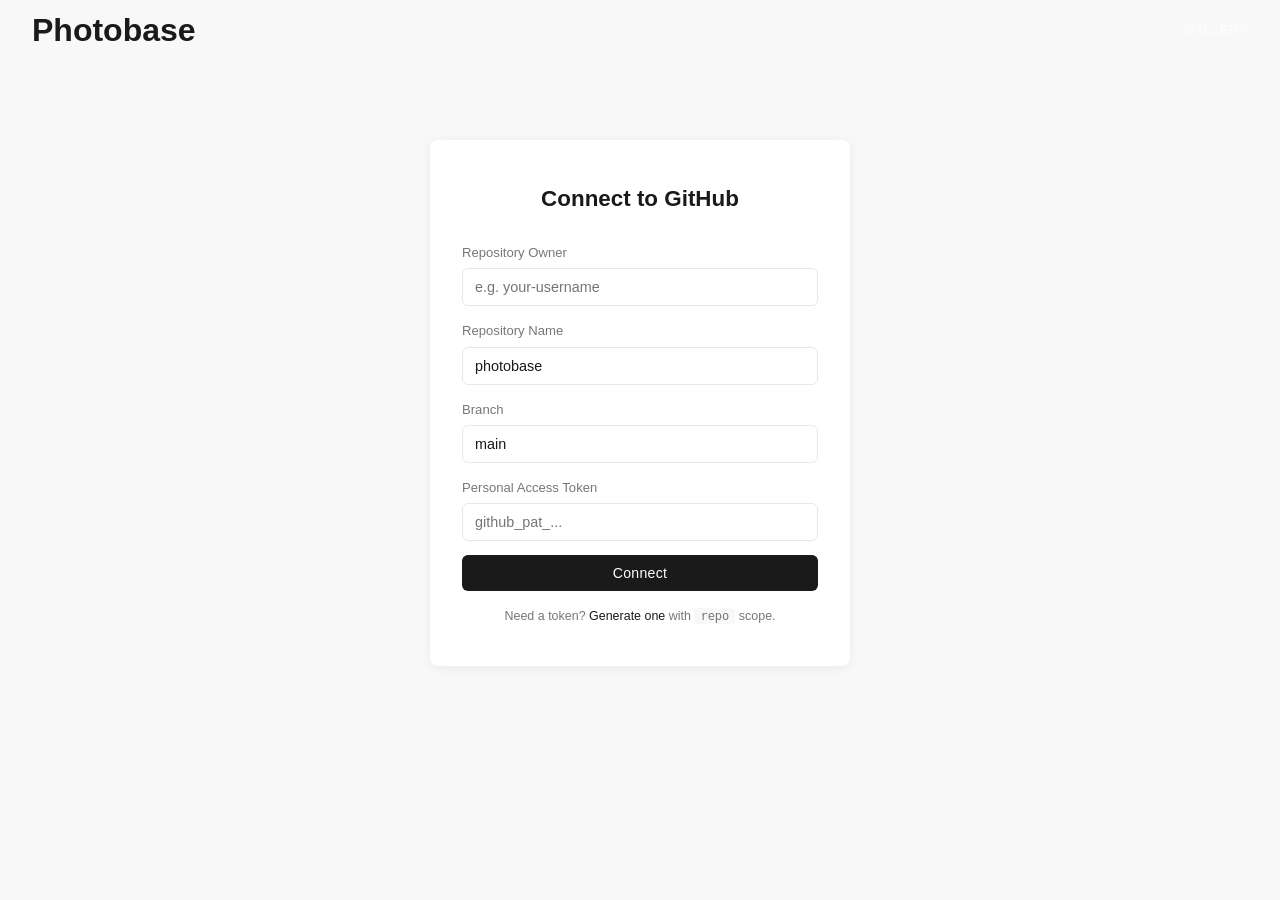
==== manage/index.html @ e2c76726 "add admin nav link, fix manage page header overlap" ====
<!DOCTYPE html>
<html lang="en">
<head>
  <meta charset="UTF-8" />
  <meta name="viewport" content="width=device-width, initial-scale=1.0" />
  <title>Photobase — Manage</title>
  <link rel="stylesheet" href="../style.css" />
  <style>
    .connect-form {
      max-width: 420px;
      margin: 80px auto;
      padding: 40px 32px;
      background: var(--surface);
      border-radius: var(--radius);
      box-shadow: var(--shadow);
    }

    .connect-form h1 {
      font-size: 1.4rem;
      margin-bottom: 24px;
      text-align: center;
    }

    .form-group {
      margin-bottom: 14px;
    }

    .form-group label {
      display: block;
      font-size: 0.82rem;
      font-weight: 500;
      margin-bottom: 4px;
      color: var(--text-secondary);
    }

    .form-group input,
    .form-group textarea {
      width: 100%;
      padding: 10px 12px;
      border: 1px solid var(--border);
      border-radius: 6px;
      font-size: 0.9rem;
      font-family: inherit;
      background: var(--surface);
      color: var(--text);
    }

    .form-group input:focus,
    .form-group textarea:focus {
      outline: none;
      border-color: var(--text);
    }

    .btn {
      padding: 10px 20px;
      border: none;
      border-radius: 6px;
      font-size: 0.88rem;
      font-weight: 500;
      cursor: pointer;
      transition: background 0.2s, opacity 0.2s;
      font-family: inherit;
    }

    .btn:disabled {
      opacity: 0.5;
      cursor: not-allowed;
    }

    .btn-primary {
      background: var(--text);
      color: white;
    }

    .btn-primary:hover:not(:disabled) {
      background: #333;
    }

    .btn-danger {
      background: #e74c3c;
      color: white;
    }

    .btn-danger:hover:not(:disabled) {
      background: #c0392b;
    }

    .btn-outline {
      background: transparent;
      border: 1px solid var(--border);
      color: var(--text);
    }

    .btn-outline:hover:not(:disabled) {
      background: var(--bg);
    }

    .hint {
      font-size: 0.78rem;
      color: var(--text-secondary);
      text-align: center;
      margin-top: 16px;
      line-height: 1.5;
    }

    .hint a {
      color: var(--text);
    }

    .hint code {
      font-size: 0.75rem;
      background: var(--bg);
      padding: 1px 6px;
      border-radius: 3px;
    }

    .dashboard-header {
      display: flex;
      align-items: center;
      justify-content: space-between;
      padding: 14px 24px;
      background: var(--text);
      color: white;
    }

    .dashboard-header h2 {
      font-size: 1.05rem;
      font-weight: 600;
    }

    .dashboard-header .repo-badge {
      font-size: 0.78rem;
      color: rgba(255,255,255,0.55);
    }

    .dashboard-header .btn-outline {
      color: white;
      border-color: rgba(255,255,255,0.3);
      font-size: 0.8rem;
      padding: 6px 14px;
    }

    .dashboard-header .btn-outline:hover {
      border-color: rgba(255,255,255,0.6);
    }

    .toolbar {
      display: flex;
      gap: 8px;
      align-items: center;
      padding: 14px 24px;
      background: var(--surface);
      border-bottom: 1px solid var(--border);
      flex-wrap: wrap;
    }

    .save-status {
      font-size: 0.82rem;
      color: var(--text-secondary);
      margin-left: auto;
    }

    .save-status.success { color: #27ae60; }
    .save-status.error { color: #e74c3c; }
    .save-status.loading { color: #e67e22; }

    .admin-grid {
      display: grid;
      grid-template-columns: repeat(auto-fill, minmax(280px, 1fr));
      gap: 16px;
      padding: 24px;
    }

    .admin-card {
      background: var(--surface);
      border-radius: var(--radius);
      box-shadow: var(--shadow);
      overflow: hidden;
      transition: transform 0.2s, opacity 0.2s;
      position: relative;
    }

    .admin-card.dragging {
      opacity: 0.4;
      transform: scale(0.96);
    }

    .admin-card.drag-over {
      outline: 2px dashed var(--text);
      outline-offset: -2px;
    }

    .admin-card img {
      width: 100%;
      height: 180px;
      object-fit: cover;
      display: block;
    }

    .admin-card .card-body {
      padding: 12px;
    }

    .admin-card .card-body h4 {
      font-size: 0.88rem;
      font-weight: 600;
      margin-bottom: 4px;
    }

    .admin-card .card-body .category-tag {
      font-size: 0.72rem;
      color: var(--text-secondary);
      background: var(--bg);
      padding: 2px 8px;
      border-radius: 10px;
      display: inline-block;
    }

    .admin-card .card-actions {
      display: flex;
      gap: 4px;
      padding: 8px 12px;
      border-top: 1px solid var(--border);
    }

    .admin-card .card-actions button {
      flex: 1;
      padding: 6px;
      border: none;
      border-radius: 4px;
      font-size: 0.78rem;
      cursor: pointer;
      transition: background 0.2s;
    }

    .drag-handle {
      position: absolute;
      top: 8px;
      left: 8px;
      background: rgba(0,0,0,0.45);
      color: white;
      width: 28px;
      height: 28px;
      border-radius: 4px;
      display: flex;
      align-items: center;
      justify-content: center;
      cursor: grab;
      font-size: 1.1rem;
      user-select: none;
      z-index: 2;
      line-height: 1;
    }

    .drag-handle:active {
      cursor: grabbing;
    }

    .modal {
      position: fixed;
      inset: 0;
      background: rgba(0,0,0,0.5);
      z-index: 1000;
      display: flex;
      align-items: center;
      justify-content: center;
      padding: 16px;
    }

    .modal-content {
      background: var(--surface);
      border-radius: var(--radius);
      padding: 32px;
      width: 100%;
      max-width: 480px;
      max-height: 90vh;
      overflow-y: auto;
    }

    .modal-content h3 {
      font-size: 1.15rem;
      margin-bottom: 20px;
    }

    .modal-close {
      float: right;
      background: none;
      border: none;
      font-size: 1.5rem;
      cursor: pointer;
      color: var(--text-secondary);
      line-height: 1;
      padding: 0 4px;
    }

    .upload-zone {
      border: 2px dashed var(--border);
      border-radius: 6px;
      padding: 28px;
      text-align: center;
      cursor: pointer;
      transition: border-color 0.2s, background 0.2s;
      color: var(--text-secondary);
      font-size: 0.85rem;
    }

    .upload-zone:hover {
      border-color: var(--text);
    }

    .upload-zone.drag-over {
      border-color: var(--text);
      background: var(--bg);
    }

    .preview-container {
      margin-top: 12px;
    }

    .preview-container img {
      max-width: 100%;
      max-height: 200px;
      border-radius: 4px;
      display: block;
    }

    .preview-container .btn {
      margin-top: 8px;
      width: 100%;
    }

    .modal-actions {
      display: flex;
      gap: 8px;
      margin-top: 20px;
    }

    .modal-actions .btn {
      flex: 1;
    }

    @media (max-width: 640px) {
      .admin-grid {
        grid-template-columns: 1fr;
        padding: 16px;
      }

      .connect-form {
        margin: 40px 16px;
        padding: 24px 20px;
      }

      .toolbar {
        padding: 12px 16px;
      }

      .dashboard-header {
        padding: 12px 16px;
      }
    }
  </style>
</head>
<body>
  <header style="position:relative">
    <h1>Photobase</h1>
    <nav>
      <a href="../">Gallery</a>
    </nav>
  </header>

  <div id="connect-form" class="connect-form">
    <h1>Connect to GitHub</h1>

    <div class="form-group">
      <label for="owner">Repository Owner</label>
      <input id="owner" placeholder="e.g. your-username" autocomplete="off" />
    </div>

    <div class="form-group">
      <label for="repo">Repository Name</label>
      <input id="repo" placeholder="e.g. photobase" value="photobase" autocomplete="off" />
    </div>

    <div class="form-group">
      <label for="branch">Branch</label>
      <input id="branch" value="main" autocomplete="off" />
    </div>

    <div class="form-group">
      <label for="token">Personal Access Token</label>
      <input id="token" type="password" placeholder="github_pat_..." autocomplete="off" />
    </div>

    <button class="btn btn-primary" onclick="connect()" style="width:100%">Connect</button>

    <p class="hint">
      Need a token?
      <a href="https://github.com/settings/tokens/new?scopes=repo&description=Photobase" target="_blank">
        Generate one
      </a>
      with <code>repo</code> scope.
    </p>
  </div>

  <div id="dashboard" style="display:none">
    <div class="dashboard-header">
      <div>
        <h2>Photobase Manager</h2>
        <span class="repo-badge" id="repo-badge"></span>
      </div>
      <button class="btn btn-outline" onclick="disconnect()">Disconnect</button>
    </div>

    <div class="toolbar">
      <button class="btn btn-primary" onclick="openAddModal()">+ Add Photo</button>
      <button class="btn btn-primary" onclick="saveChanges()" id="save-btn">Save Changes</button>
      <span class="save-status" id="save-status"></span>
    </div>

    <div id="photo-grid" class="admin-grid"></div>
  </div>

  <div id="modal" class="modal" style="display:none">
    <div class="modal-content">
      <button class="modal-close" onclick="closeModal()">&times;</button>
      <h3 id="modal-title">Add Photo</h3>

      <div class="form-group">
        <label for="photo-title">Title</label>
        <input id="photo-title" placeholder="Photo title" />
      </div>

      <div class="form-group">
        <label for="photo-category">Category</label>
        <input id="photo-category" placeholder="e.g. Landscape, Portrait" />
      </div>

      <div class="form-group">
        <label for="photo-description">Description</label>
        <textarea id="photo-description" rows="3" placeholder="Optional description"></textarea>
      </div>

      <div class="form-group">
        <label>Image</label>
        <div class="upload-zone" id="upload-zone">
          <p>Drop an image here or click to select</p>
        </div>
        <input type="file" id="file-input" accept="image/*" style="display:none" />
        <div class="preview-container" id="preview-container" style="display:none">
          <img id="preview-img" alt="Preview" />
          <button class="btn btn-outline" onclick="removeImage()">Remove Image</button>
        </div>
      </div>

      <div class="modal-actions">
        <button class="btn btn-primary" onclick="savePhoto()" id="save-photo-btn">Add Photo</button>
        <button class="btn btn-outline" onclick="closeModal()">Cancel</button>
      </div>

      <input type="hidden" id="edit-id" />
      <input type="hidden" id="edit-index" />
    </div>
  </div>

  <script src="app.js"></script>
</body>
</html>
---- style.css ----
*, *::before, *::after {
  margin: 0;
  padding: 0;
  box-sizing: border-box;
}

:root {
  --bg: #f8f8f8;
  --surface: #ffffff;
  --text: #1a1a1a;
  --text-secondary: #777;
  --text-light: #aaa;
  --border: #e8e8e8;
  --shadow: 0 2px 12px rgba(0,0,0,0.06);
  --radius: 8px;
  --header-height: 60px;
  --section-padding: 80px 0;
  --content-width: 1200px;
  --font: -apple-system, BlinkMacSystemFont, 'Segoe UI', Roboto, Oxygen, Ubuntu, sans-serif;
}

html {
  scroll-behavior: smooth;
}

body {
  font-family: var(--font);
  background: var(--bg);
  color: var(--text);
  line-height: 1.7;
  animation: pageIn 0.4s ease;
}

@keyframes pageIn {
  from { opacity: 0; }
  to { opacity: 1; }
}

[x-cloak] { display: none !important; }

img { max-width: 100%; display: block; }
a { color: inherit; text-decoration: none; }

.container {
  max-width: var(--content-width);
  margin: 0 auto;
  padding: 0 24px;
}

section {
  padding: var(--section-padding);
}

.section-title {
  font-size: 1.8rem;
  font-weight: 300;
  text-align: center;
  margin-bottom: 8px;
  letter-spacing: 1px;
}

.section-subtitle {
  text-align: center;
  color: var(--text-secondary);
  margin-bottom: 48px;
  font-size: 0.95rem;
}

.btn {
  display: inline-block;
  padding: 12px 32px;
  border-radius: 30px;
  font-size: 0.9rem;
  font-weight: 500;
  cursor: pointer;
  transition: all 0.25s;
  border: none;
  font-family: inherit;
  letter-spacing: 0.3px;
}

.btn-primary {
  background: var(--text);
  color: white;
}

.btn-primary:hover {
  background: #333;
  transform: translateY(-1px);
}

.btn-outline {
  background: transparent;
  border: 1px solid currentColor;
}

/* ========== Navigation ========== */

header {
  position: fixed;
  top: 0;
  left: 0;
  right: 0;
  height: var(--header-height);
  display: flex;
  align-items: center;
  justify-content: space-between;
  padding: 0 32px;
  background: transparent;
  z-index: 1000;
  transition: background 0.3s, box-shadow 0.3s;
}

header.scrolled {
  background: rgba(255,255,255,0.97);
  box-shadow: 0 1px 8px rgba(0,0,0,0.08);
  backdrop-filter: blur(8px);
}

header.scrolled .logo,
header.scrolled nav a {
  color: var(--text);
}

.logo {
  font-size: 1.1rem;
  font-weight: 600;
  letter-spacing: 0.5px;
  color: white;
  transition: color 0.3s;
}

header nav {
  display: flex;
  gap: 28px;
}

header nav a {
  font-size: 0.82rem;
  font-weight: 500;
  color: rgba(255,255,255,0.8);
  transition: color 0.2s;
  letter-spacing: 0.5px;
  text-transform: uppercase;
}

header nav a:hover {
  color: white;
}

header.scrolled nav a {
  color: var(--text-secondary);
}

header.scrolled nav a:hover,
header.scrolled nav a.active {
  color: var(--text);
}

header nav a.active {
  color: white;
}

header nav a.nav-admin {
  margin-left: 16px;
  opacity: 0.5;
  font-size: 0.72rem;
}

header nav a.nav-admin:hover {
  opacity: 1;
}

.menu-backdrop {
  display: none;
}

@media (max-width: 768px) {
  .menu-backdrop {
    display: block;
    position: fixed;
    inset: 0;
    background: rgba(0,0,0,0.3);
    z-index: 999;
  }
}

.hamburger {
  display: none;
  background: none;
  border: none;
  cursor: pointer;
  padding: 4px;
  z-index: 1001;
}

.hamburger span {
  display: block;
  width: 22px;
  height: 2px;
  background: white;
  margin: 5px 0;
  transition: all 0.3s;
  border-radius: 1px;
}

header.scrolled .hamburger span {
  background: var(--text);
}

.hamburger.open span:nth-child(1) {
  transform: rotate(45deg) translate(5px, 5px);
}

.hamburger.open span:nth-child(2) {
  opacity: 0;
}

.hamburger.open span:nth-child(3) {
  transform: rotate(-45deg) translate(5px, -5px);
}

/* ========== Hero ========== */

#home {
  position: relative;
  height: 100vh;
  min-height: 500px;
  display: flex;
  align-items: center;
  justify-content: center;
  overflow: hidden;
  padding: 0;
}

.hero-bg {
  position: absolute;
  inset: 0;
  background-size: cover;
  background-position: center;
}

.hero-overlay {
  position: absolute;
  inset: 0;
  background: rgba(0,0,0,0.45);
}

.hero-content {
  position: relative;
  z-index: 1;
  text-align: center;
  color: white;
  padding: 24px;
}

.hero-content h1 {
  font-size: 3.5rem;
  font-weight: 200;
  letter-spacing: 3px;
  margin-bottom: 16px;
  line-height: 1.2;
}

.hero-content p {
  font-size: 1.1rem;
  font-weight: 300;
  opacity: 0.85;
  margin-bottom: 36px;
  letter-spacing: 1px;
}

.hero-content .btn {
  color: white;
  border: 1px solid rgba(255,255,255,0.6);
}

.hero-content .btn:hover {
  background: white;
  color: var(--text);
  border-color: white;
}

/* ========== Gallery ========== */

#gallery {
  background: var(--surface);
}

.filters {
  display: flex;
  gap: 8px;
  flex-wrap: wrap;
  justify-content: center;
  margin-bottom: 32px;
}

.filter-btn {
  padding: 6px 18px;
  border: 1px solid var(--border);
  border-radius: 20px;
  background: transparent;
  color: var(--text-secondary);
  cursor: pointer;
  font-size: 0.82rem;
  transition: all 0.2s;
  font-family: inherit;
}

.filter-btn:hover {
  border-color: var(--text);
  color: var(--text);
}

.filter-btn.active {
  background: var(--text);
  color: white;
  border-color: var(--text);
}

.photo-grid {
  columns: 3;
  column-gap: 16px;
}

.photo-card {
  break-inside: avoid;
  margin-bottom: 16px;
  border-radius: var(--radius);
  overflow: hidden;
  cursor: pointer;
  transition: transform 0.3s;
}

.photo-card:hover {
  transform: translateY(-4px);
}

.photo-card img {
  width: 100%;
  display: block;
}

.photo-card .info {
  display: none;
}

/* ========== Services ========== */

.services-grid {
  display: grid;
  grid-template-columns: repeat(auto-fit, minmax(240px, 1fr));
  gap: 24px;
}

.service-card {
  background: var(--surface);
  border-radius: var(--radius);
  padding: 40px 28px;
  text-align: center;
  box-shadow: var(--shadow);
  transition: transform 0.25s;
}

.service-card:hover {
  transform: translateY(-3px);
}

.service-card .icon {
  width: 56px;
  height: 56px;
  border-radius: 50%;
  background: var(--bg);
  display: flex;
  align-items: center;
  justify-content: center;
  margin: 0 auto 20px;
  font-size: 1.3rem;
  color: var(--text);
}

.service-card h3 {
  font-size: 1.05rem;
  font-weight: 600;
  margin-bottom: 12px;
}

.service-card p {
  font-size: 0.9rem;
  color: var(--text-secondary);
  line-height: 1.6;
}

/* ========== Testimonials ========== */

#testimonials {
  background: var(--surface);
}

.testimonials-grid {
  display: grid;
  grid-template-columns: repeat(auto-fit, minmax(280px, 1fr));
  gap: 24px;
}

.testimonial-card {
  background: var(--bg);
  border-radius: var(--radius);
  padding: 32px 24px;
  text-align: center;
}

.testimonial-card img {
  width: 64px;
  height: 64px;
  border-radius: 50%;
  object-fit: cover;
  margin: 0 auto 16px;
}

.testimonial-card .text {
  font-size: 0.92rem;
  color: var(--text-secondary);
  font-style: italic;
  line-height: 1.7;
  margin-bottom: 16px;
}

.testimonial-card h4 {
  font-size: 0.9rem;
  font-weight: 600;
}

/* ========== About ========== */

.about-grid {
  display: grid;
  grid-template-columns: 280px 1fr;
  gap: 48px;
  align-items: start;
}

.about-grid img {
  width: 100%;
  border-radius: var(--radius);
}

.about-grid .bio {
  font-size: 0.95rem;
  color: var(--text-secondary);
  line-height: 1.8;
  margin-bottom: 24px;
}

.social-links {
  display: flex;
  gap: 20px;
}

.social-links a {
  font-size: 0.85rem;
  color: var(--text-secondary);
  transition: color 0.2s;
}

.social-links a:hover {
  color: var(--text);
}

/* ========== Contact ========== */

#contact {
  text-align: center;
  background: var(--text);
  color: white;
}

#contact .section-subtitle {
  color: rgba(255,255,255,0.6);
}

.contact-email {
  display: inline-block;
  font-size: 1.3rem;
  font-weight: 300;
  color: rgba(255,255,255,0.85);
  margin-bottom: 32px;
  letter-spacing: 0.5px;
  transition: color 0.2s;
}

.contact-email:hover {
  color: white;
}

.contact-social {
  display: flex;
  gap: 16px;
  justify-content: center;
}

.contact-social a {
  display: flex;
  align-items: center;
  justify-content: center;
  width: 44px;
  height: 44px;
  border-radius: 50%;
  border: 1px solid rgba(255,255,255,0.3);
  color: rgba(255,255,255,0.7);
  font-size: 0.8rem;
  text-transform: uppercase;
  transition: all 0.2s;
}

.contact-social a:hover {
  border-color: white;
  color: white;
}

/* ========== Instagram ========== */

#instagram {
  padding-bottom: 0;
}

.instagram-header {
  text-align: center;
  margin-bottom: 32px;
}

.instagram-header .handle {
  font-size: 1rem;
  color: var(--text-secondary);
  margin-bottom: 8px;
}

.insta-grid {
  display: grid;
  grid-template-columns: repeat(6, 1fr);
  gap: 4px;
  margin-bottom: 32px;
}

.insta-grid a {
  display: block;
  overflow: hidden;
  position: relative;
}

.insta-grid a::after {
  content: '';
  position: absolute;
  inset: 0;
  background: rgba(0,0,0,0);
  transition: background 0.3s;
}

.insta-grid a:hover::after {
  background: rgba(0,0,0,0.15);
}

.insta-grid img {
  width: 100%;
  aspect-ratio: 1;
  object-fit: cover;
}

.insta-cta {
  text-align: center;
  margin-bottom: 60px;
}

/* ========== Footer ========== */

footer {
  text-align: center;
  padding: 24px;
  font-size: 0.82rem;
  color: var(--text-light);
  border-top: 1px solid var(--border);
}

/* ========== Lightbox ========== */

.lightbox-overlay {
  position: fixed;
  inset: 0;
  background: rgba(0,0,0,0.92);
  z-index: 2000;
  display: flex;
  align-items: center;
  justify-content: center;
}

.lightbox-content {
  position: relative;
  max-width: 88vw;
  max-height: 88vh;
}

.lightbox-content img {
  max-width: 100%;
  max-height: 82vh;
  object-fit: contain;
  border-radius: 4px;
}

.lightbox-close {
  position: absolute;
  top: -40px;
  right: 0;
  background: none;
  border: none;
  color: white;
  font-size: 2rem;
  cursor: pointer;
  padding: 4px 8px;
  line-height: 1;
  opacity: 0.7;
  transition: opacity 0.2s;
}

.lightbox-close:hover { opacity: 1; }

.lightbox-nav {
  position: absolute;
  top: 50%;
  transform: translateY(-50%);
  background: rgba(255,255,255,0.06);
  border: none;
  color: white;
  font-size: 1.5rem;
  padding: 16px 10px;
  cursor: pointer;
  border-radius: 4px;
  transition: background 0.2s;
  line-height: 1;
  opacity: 0.7;
}

.lightbox-nav:hover {
  background: rgba(255,255,255,0.15);
  opacity: 1;
}

.lightbox-prev { left: -56px; }
.lightbox-next { right: -56px; }

.lightbox-info {
  position: absolute;
  bottom: -48px;
  left: 0;
  right: 0;
  color: rgba(255,255,255,0.7);
  text-align: center;
}

.lightbox-info h3 {
  font-size: 1rem;
  font-weight: 500;
}

.lightbox-info p {
  font-size: 0.85rem;
  color: rgba(255,255,255,0.5);
}

/* ========== Empty State ========== */

.empty-state {
  text-align: center;
  padding: 60px 20px;
  color: var(--text-secondary);
}

.empty-state h2 {
  font-size: 1.3rem;
  margin-bottom: 8px;
  color: var(--text);
}

/* ========== Responsive ========== */

@media (max-width: 1024px) {
  .photo-grid { columns: 2; }
  .about-grid { grid-template-columns: 220px 1fr; gap: 32px; }
  .insta-grid { grid-template-columns: repeat(3, 1fr); }
}

@media (max-width: 768px) {
  :root { --section-padding: 60px 0; }

  header { padding: 0 20px; }

  .hamburger { display: block; }

  header nav {
    position: fixed;
    top: 0;
    right: -280px;
    width: 280px;
    height: 100vh;
    background: var(--surface);
    flex-direction: column;
    padding: 80px 32px 32px;
    gap: 20px;
    transition: right 0.3s;
    box-shadow: -4px 0 20px rgba(0,0,0,0.1);
  }

  header nav.open { right: 0; }

  header nav a,
  header.scrolled nav a {
    color: var(--text);
    font-size: 0.9rem;
  }

  header nav a.active {
    color: var(--text);
    font-weight: 600;
  }

  .hero-content h1 { font-size: 2.2rem; letter-spacing: 2px; }
  .hero-content p { font-size: 0.95rem; }

  .photo-grid { columns: 1; }
  .section-title { font-size: 1.5rem; }

  .services-grid { grid-template-columns: 1fr; }

  .testimonials-grid { grid-template-columns: 1fr; }

  .about-grid {
    grid-template-columns: 1fr;
    gap: 24px;
  }

  .about-grid img {
    max-width: 200px;
  }

  .insta-grid { grid-template-columns: repeat(2, 1fr); }

  .lightbox-prev { left: 8px; }
  .lightbox-next { right: 8px; }
}

@media (max-width: 480px) {
  .hero-content h1 { font-size: 1.8rem; }
  .section-title { font-size: 1.3rem; }
  .contact-email { font-size: 1.1rem; }
  .insta-grid { grid-template-columns: repeat(2, 1fr); }
}
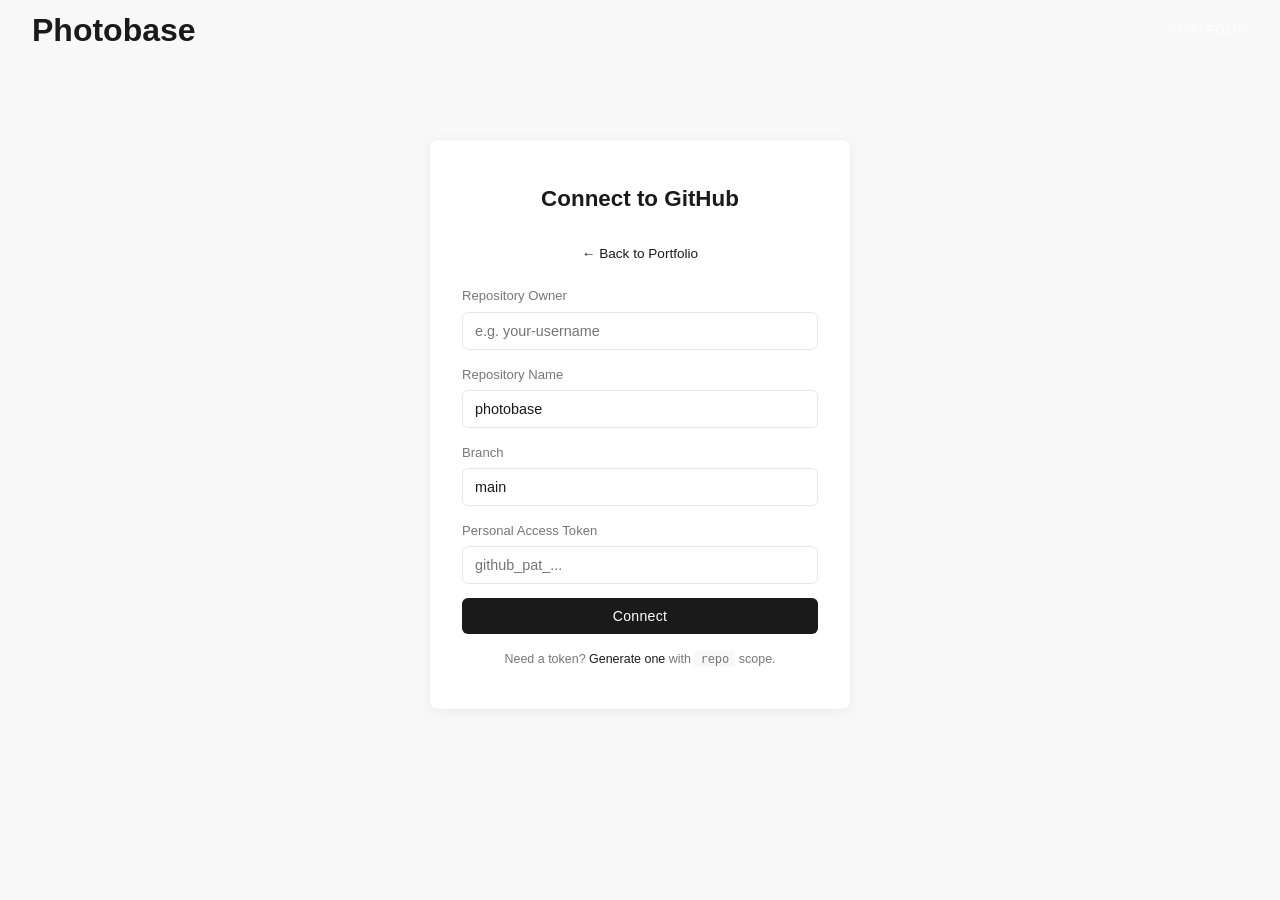
==== commit cbb10e6c: "fixed color [trust me]" ====
--- a/manage/index.html
+++ b/manage/index.html
@@ -364,12 +364,15 @@
   <header style="position:relative">
     <h1>Photobase</h1>
     <nav>
-      <a href="../">Gallery</a>
+      <a href="../">Portfolio</a>
     </nav>
   </header>
 
   <div id="connect-form" class="connect-form">
     <h1>Connect to GitHub</h1>
+    <p style="text-align:center;margin-bottom:20px;font-size:0.85rem;color:var(--text-secondary)">
+      <a href="../" style="color:var(--text)">&larr; Back to Portfolio</a>
+    </p>
 
     <div class="form-group">
       <label for="owner">Repository Owner</label>
@@ -404,9 +407,12 @@
 
   <div id="dashboard" style="display:none">
     <div class="dashboard-header">
-      <div>
-        <h2>Photobase Manager</h2>
-        <span class="repo-badge" id="repo-badge"></span>
+      <div style="display:flex;align-items:center;gap:16px">
+        <a href="../" style="color:var(--text);font-size:0.82rem">&larr; Portfolio</a>
+        <div>
+          <h2>Photobase Manager</h2>
+          <span class="repo-badge" id="repo-badge"></span>
+        </div>
       </div>
       <button class="btn btn-outline" onclick="disconnect()">Disconnect</button>
     </div>
--- a/style.css
+++ b/style.css
@@ -284,7 +284,15 @@
 /* ========== Gallery ========== */
 
 #gallery {
-  background: var(--surface);
+  background: var(--text);
+}
+
+#gallery .section-title {
+  color: white;
+}
+
+#gallery .section-subtitle {
+  color: rgba(255,255,255,0.5);
 }
 
 .filters {
@@ -297,10 +305,10 @@
 
 .filter-btn {
   padding: 6px 18px;
-  border: 1px solid var(--border);
+  border: 1px solid rgba(255,255,255,0.2);
   border-radius: 20px;
   background: transparent;
-  color: var(--text-secondary);
+  color: rgba(255,255,255,0.6);
   cursor: pointer;
   font-size: 0.82rem;
   transition: all 0.2s;
@@ -308,14 +316,14 @@
 }
 
 .filter-btn:hover {
-  border-color: var(--text);
+  border-color: white;
+  color: white;
+}
+
+.filter-btn.active {
+  background: white;
   color: var(--text);
-}
-
-.filter-btn.active {
-  background: var(--text);
-  color: white;
-  border-color: var(--text);
+  border-color: white;
 }
 
 .photo-grid {
@@ -671,13 +679,18 @@
 .empty-state {
   text-align: center;
   padding: 60px 20px;
-  color: var(--text-secondary);
+  color: rgba(255,255,255,0.5);
 }
 
 .empty-state h2 {
   font-size: 1.3rem;
   margin-bottom: 8px;
-  color: var(--text);
+  color: white;
+}
+
+.empty-state a {
+  color: white;
+  text-decoration: underline;
 }
 
 /* ========== Responsive ========== */
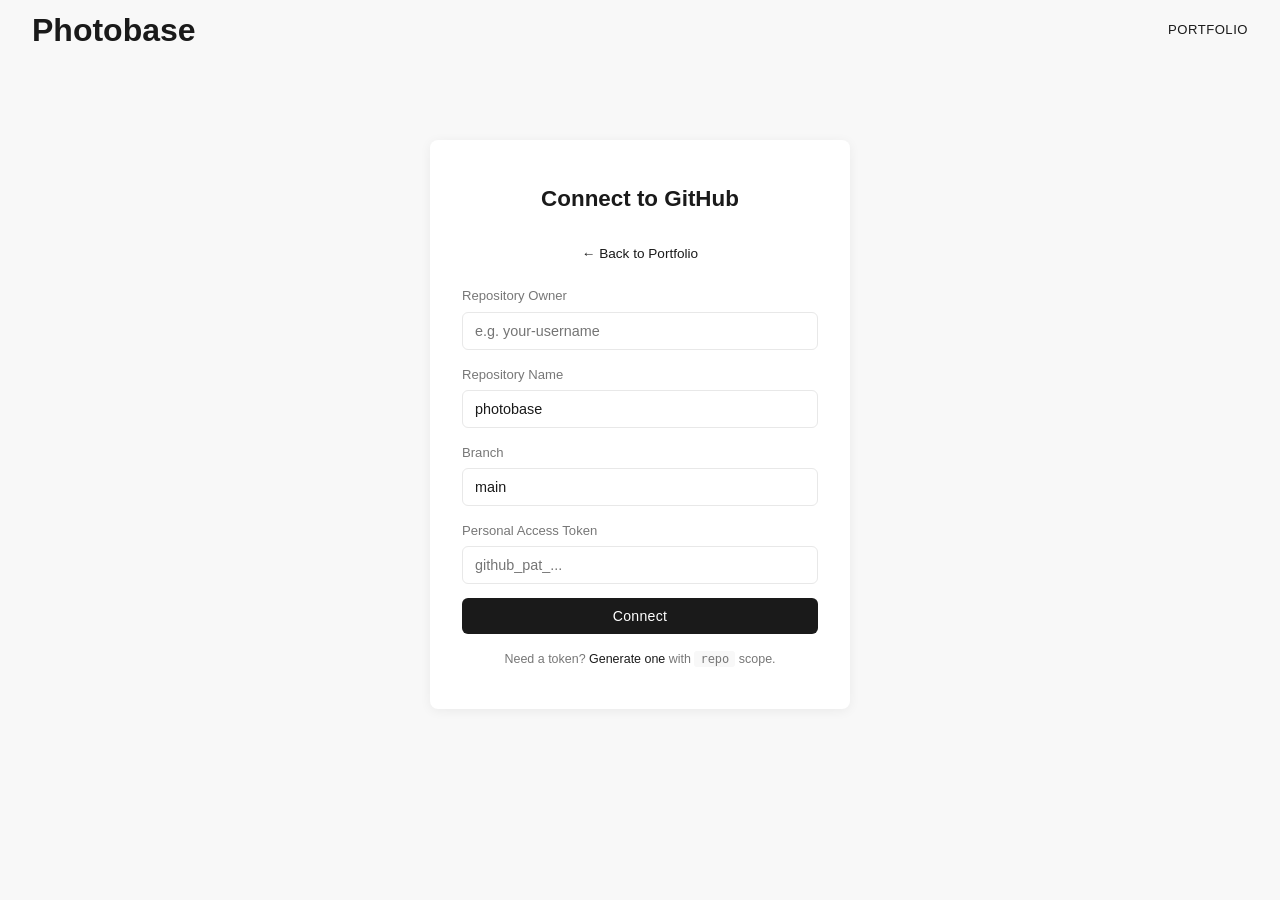
==== commit 69a2ef99: "Trust me bro - finally fixed portfolio link color on admin page" ====
--- a/manage/index.html
+++ b/manage/index.html
@@ -364,7 +364,7 @@
   <header style="position:relative">
     <h1>Photobase</h1>
     <nav>
-      <a href="../">Portfolio</a>
+      <a href="../" style="color:var(--text)">Portfolio</a>
     </nav>
   </header>
 
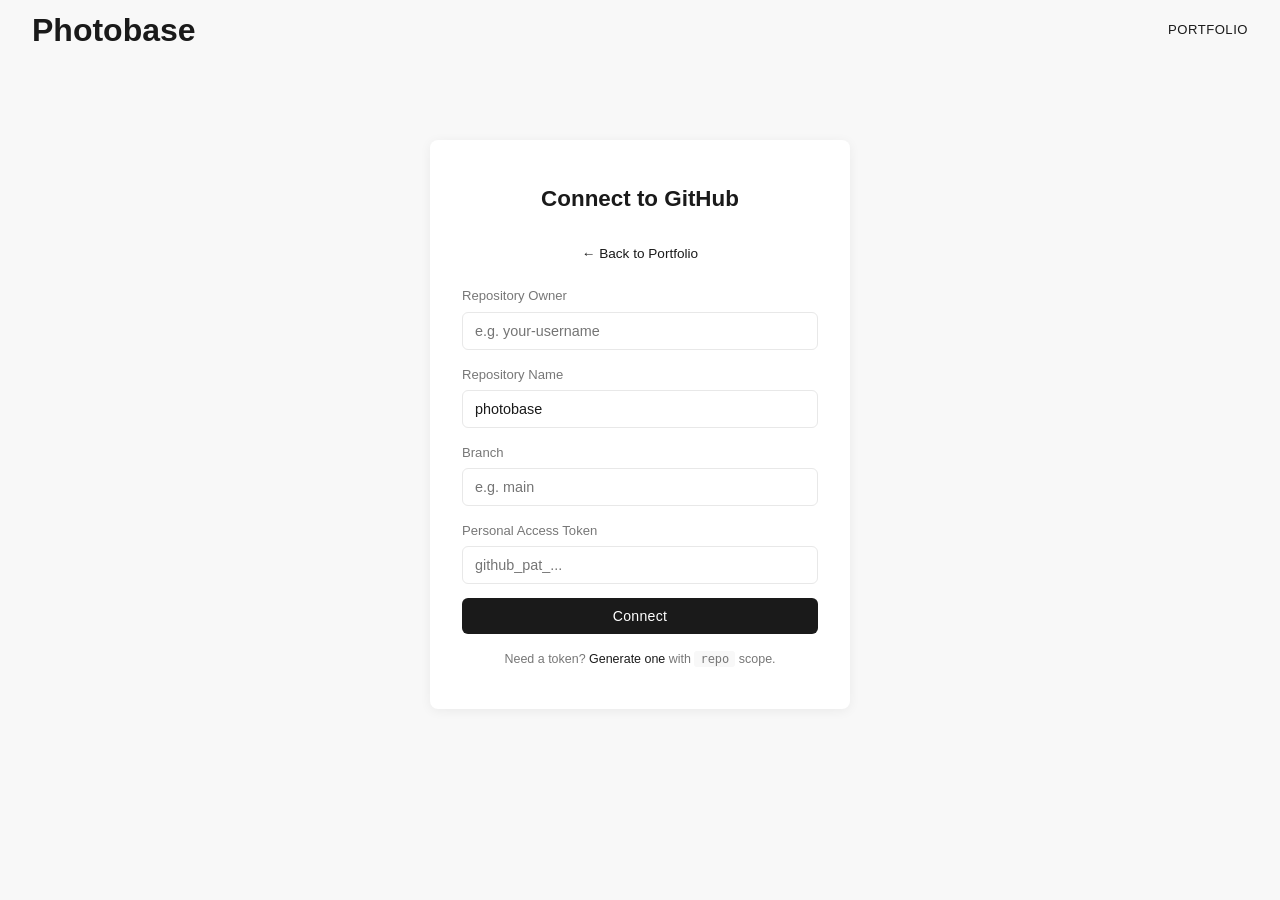
==== commit 1932d5b3: "Removed hardcoded 'main' branch default, added json validation, line endingsm html checks, path for " ====
--- a/manage/index.html
+++ b/manage/index.html
@@ -386,7 +386,7 @@
 
     <div class="form-group">
       <label for="branch">Branch</label>
-      <input id="branch" value="main" autocomplete="off" />
+      <input id="branch" placeholder="e.g. main" autocomplete="off" />
     </div>
 
     <div class="form-group">
@@ -433,17 +433,17 @@
 
       <div class="form-group">
         <label for="photo-title">Title</label>
-        <input id="photo-title" placeholder="Photo title" />
+        <input id="photo-title" placeholder="Photo title" maxlength="100" />
       </div>
 
       <div class="form-group">
         <label for="photo-category">Category</label>
-        <input id="photo-category" placeholder="e.g. Landscape, Portrait" />
+        <input id="photo-category" placeholder="e.g. Landscape, Portrait" maxlength="50" />
       </div>
 
       <div class="form-group">
         <label for="photo-description">Description</label>
-        <textarea id="photo-description" rows="3" placeholder="Optional description"></textarea>
+        <textarea id="photo-description" rows="3" placeholder="Optional description" maxlength="500"></textarea>
       </div>
 
       <div class="form-group">
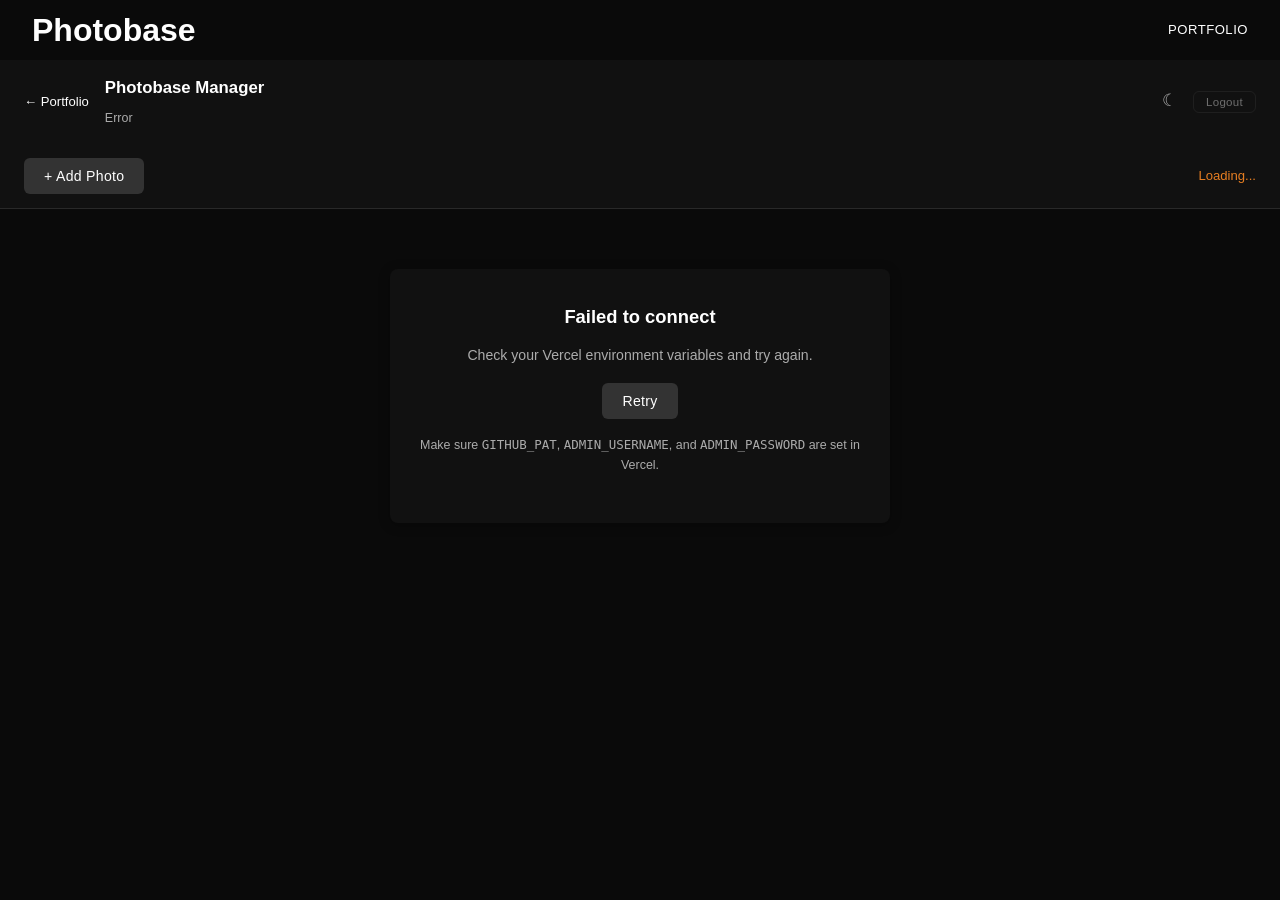
==== commit b986fa66: "fixed variable issues" ====
--- a/manage/index.html
+++ b/manage/index.html
@@ -3,22 +3,222 @@
 <head>
   <meta charset="UTF-8" />
   <meta name="viewport" content="width=device-width, initial-scale=1.0" />
-  <title>Photobase — Manage</title>
+  <title>Photobase &mdash; Manage</title>
   <link rel="stylesheet" href="../style.css" />
+  <script>!function(){var t=localStorage.getItem('photobase-theme')||'dark';document.documentElement.dataset.theme=t;window.toggleTheme=function(){var e=document.documentElement.dataset.theme;e=e==='dark'?'light':'dark';document.documentElement.dataset.theme=e;localStorage.setItem('photobase-theme',e)}}()</script>
   <style>
-    .connect-form {
-      max-width: 420px;
-      margin: 80px auto;
-      padding: 40px 32px;
+    .toolbar {
+      display: flex;
+      gap: 8px;
+      align-items: center;
+      padding: 14px 24px;
+      background: var(--surface);
+      border-bottom: 1px solid var(--border);
+      flex-wrap: wrap;
+    }
+
+    .save-status {
+      font-size: 0.82rem;
+      color: var(--text-secondary);
+      margin-left: auto;
+    }
+
+    .save-status.success { color: #27ae60; }
+    .save-status.error { color: #e74c3c; }
+    .save-status.loading { color: #e67e22; }
+
+    .dashboard-header {
+      display: flex;
+      align-items: center;
+      justify-content: space-between;
+      padding: 14px 24px;
+      background: var(--section-alt-bg);
+      color: var(--text);
+    }
+
+    .dashboard-header h2 {
+      font-size: 1.05rem;
+      font-weight: 600;
+    }
+
+    .dashboard-header .status-badge {
+      font-size: 0.78rem;
+      color: var(--text-secondary);
+    }
+
+    .admin-grid {
+      display: grid;
+      grid-template-columns: repeat(auto-fill, minmax(280px, 1fr));
+      gap: 16px;
+      padding: 24px;
+    }
+
+    .admin-card {
       background: var(--surface);
       border-radius: var(--radius);
       box-shadow: var(--shadow);
-    }
-
-    .connect-form h1 {
-      font-size: 1.4rem;
-      margin-bottom: 24px;
+      overflow: hidden;
+      transition: transform 0.2s, opacity 0.2s;
+      position: relative;
+    }
+
+    .admin-card.dragging {
+      opacity: 0.4;
+      transform: scale(0.96);
+    }
+
+    .admin-card.drag-over {
+      outline: 2px dashed var(--text);
+      outline-offset: -2px;
+    }
+
+    .admin-card img {
+      width: 100%;
+      height: 180px;
+      object-fit: cover;
+      display: block;
+    }
+
+    .admin-card .card-body {
+      padding: 12px;
+    }
+
+    .admin-card .card-body h4 {
+      font-size: 0.88rem;
+      font-weight: 600;
+      margin-bottom: 4px;
+    }
+
+    .admin-card .card-body .category-tag {
+      font-size: 0.72rem;
+      color: var(--text-secondary);
+      background: var(--bg);
+      padding: 2px 8px;
+      border-radius: 10px;
+      display: inline-block;
+    }
+
+    .admin-card .card-actions {
+      display: flex;
+      gap: 4px;
+      padding: 8px 12px;
+      border-top: 1px solid var(--border);
+    }
+
+    .admin-card .card-actions button {
+      flex: 1;
+      padding: 6px;
+      border: none;
+      border-radius: 4px;
+      font-size: 0.78rem;
+      cursor: pointer;
+      transition: background 0.2s;
+    }
+
+    .drag-handle {
+      position: absolute;
+      top: 8px;
+      left: 8px;
+      background: rgba(0,0,0,0.45);
+      color: white;
+      width: 28px;
+      height: 28px;
+      border-radius: 4px;
+      display: flex;
+      align-items: center;
+      justify-content: center;
+      cursor: grab;
+      font-size: 1.1rem;
+      user-select: none;
+      z-index: 2;
+      line-height: 1;
+    }
+
+    .drag-handle:active {
+      cursor: grabbing;
+    }
+
+    .modal {
+      position: fixed;
+      inset: 0;
+      background: rgba(0,0,0,0.5);
+      z-index: 1000;
+      display: flex;
+      align-items: center;
+      justify-content: center;
+      padding: 16px;
+    }
+
+    .modal-content {
+      background: var(--surface);
+      border-radius: var(--radius);
+      padding: 32px;
+      width: 100%;
+      max-width: 480px;
+      max-height: 90vh;
+      overflow-y: auto;
+    }
+
+    .modal-content h3 {
+      font-size: 1.15rem;
+      margin-bottom: 20px;
+    }
+
+    .modal-close {
+      float: right;
+      background: none;
+      border: none;
+      font-size: 1.5rem;
+      cursor: pointer;
+      color: var(--text-secondary);
+      line-height: 1;
+      padding: 0 4px;
+    }
+
+    .upload-zone {
+      border: 2px dashed var(--border);
+      border-radius: 6px;
+      padding: 28px;
       text-align: center;
+      cursor: pointer;
+      transition: border-color 0.2s, background 0.2s;
+      color: var(--text-secondary);
+      font-size: 0.85rem;
+    }
+
+    .upload-zone:hover {
+      border-color: var(--text);
+    }
+
+    .upload-zone.drag-over {
+      border-color: var(--text);
+      background: var(--bg);
+    }
+
+    .preview-container {
+      margin-top: 12px;
+    }
+
+    .preview-container img {
+      max-width: 100%;
+      max-height: 200px;
+      border-radius: 4px;
+      display: block;
+    }
+
+    .preview-container .btn {
+      margin-top: 8px;
+      width: 100%;
+    }
+
+    .modal-actions {
+      display: flex;
+      gap: 8px;
+      margin-top: 20px;
+    }
+
+    .modal-actions .btn {
+      flex: 1;
     }
 
     .form-group {
@@ -68,12 +268,12 @@
     }
 
     .btn-primary {
-      background: var(--text);
-      color: white;
+      background: var(--btn-primary-bg);
+      color: var(--btn-primary-text);
     }
 
     .btn-primary:hover:not(:disabled) {
-      background: #333;
+      background: var(--btn-primary-hover-bg);
     }
 
     .btn-danger {
@@ -95,259 +295,44 @@
       background: var(--bg);
     }
 
-    .hint {
-      font-size: 0.78rem;
-      color: var(--text-secondary);
-      text-align: center;
-      margin-top: 16px;
-      line-height: 1.5;
-    }
-
-    .hint a {
-      color: var(--text);
-    }
-
-    .hint code {
-      font-size: 0.75rem;
-      background: var(--bg);
-      padding: 1px 6px;
-      border-radius: 3px;
-    }
-
-    .dashboard-header {
-      display: flex;
-      align-items: center;
-      justify-content: space-between;
-      padding: 14px 24px;
-      background: var(--text);
-      color: white;
-    }
-
-    .dashboard-header h2 {
-      font-size: 1.05rem;
-      font-weight: 600;
-    }
-
-    .dashboard-header .repo-badge {
-      font-size: 0.78rem;
-      color: rgba(255,255,255,0.55);
-    }
-
-    .dashboard-header .btn-outline {
-      color: white;
-      border-color: rgba(255,255,255,0.3);
-      font-size: 0.8rem;
-      padding: 6px 14px;
-    }
-
-    .dashboard-header .btn-outline:hover {
-      border-color: rgba(255,255,255,0.6);
-    }
-
-    .toolbar {
-      display: flex;
-      gap: 8px;
-      align-items: center;
-      padding: 14px 24px;
-      background: var(--surface);
-      border-bottom: 1px solid var(--border);
-      flex-wrap: wrap;
-    }
-
-    .save-status {
-      font-size: 0.82rem;
-      color: var(--text-secondary);
-      margin-left: auto;
-    }
-
-    .save-status.success { color: #27ae60; }
-    .save-status.error { color: #e74c3c; }
-    .save-status.loading { color: #e67e22; }
-
-    .admin-grid {
-      display: grid;
-      grid-template-columns: repeat(auto-fill, minmax(280px, 1fr));
-      gap: 16px;
-      padding: 24px;
-    }
-
-    .admin-card {
+    .error-banner {
+      max-width: 500px;
+      margin: 60px auto;
+      padding: 32px 28px;
       background: var(--surface);
       border-radius: var(--radius);
       box-shadow: var(--shadow);
-      overflow: hidden;
-      transition: transform 0.2s, opacity 0.2s;
-      position: relative;
-    }
-
-    .admin-card.dragging {
-      opacity: 0.4;
-      transform: scale(0.96);
-    }
-
-    .admin-card.drag-over {
-      outline: 2px dashed var(--text);
-      outline-offset: -2px;
-    }
-
-    .admin-card img {
-      width: 100%;
-      height: 180px;
-      object-fit: cover;
-      display: block;
-    }
-
-    .admin-card .card-body {
-      padding: 12px;
-    }
-
-    .admin-card .card-body h4 {
+      text-align: center;
+    }
+
+    .error-banner h3 {
+      font-size: 1.15rem;
+      margin-bottom: 12px;
+    }
+
+    .error-banner p {
       font-size: 0.88rem;
-      font-weight: 600;
-      margin-bottom: 4px;
-    }
-
-    .admin-card .card-body .category-tag {
-      font-size: 0.72rem;
-      color: var(--text-secondary);
-      background: var(--bg);
-      padding: 2px 8px;
-      border-radius: 10px;
-      display: inline-block;
-    }
-
-    .admin-card .card-actions {
-      display: flex;
-      gap: 4px;
-      padding: 8px 12px;
-      border-top: 1px solid var(--border);
-    }
-
-    .admin-card .card-actions button {
-      flex: 1;
-      padding: 6px;
-      border: none;
-      border-radius: 4px;
-      font-size: 0.78rem;
-      cursor: pointer;
-      transition: background 0.2s;
-    }
-
-    .drag-handle {
-      position: absolute;
-      top: 8px;
-      left: 8px;
-      background: rgba(0,0,0,0.45);
-      color: white;
-      width: 28px;
-      height: 28px;
-      border-radius: 4px;
-      display: flex;
-      align-items: center;
-      justify-content: center;
-      cursor: grab;
-      font-size: 1.1rem;
-      user-select: none;
-      z-index: 2;
-      line-height: 1;
-    }
-
-    .drag-handle:active {
-      cursor: grabbing;
-    }
-
-    .modal {
-      position: fixed;
-      inset: 0;
-      background: rgba(0,0,0,0.5);
-      z-index: 1000;
-      display: flex;
-      align-items: center;
-      justify-content: center;
-      padding: 16px;
-    }
-
-    .modal-content {
-      background: var(--surface);
-      border-radius: var(--radius);
-      padding: 32px;
-      width: 100%;
-      max-width: 480px;
-      max-height: 90vh;
-      overflow-y: auto;
-    }
-
-    .modal-content h3 {
-      font-size: 1.15rem;
-      margin-bottom: 20px;
-    }
-
-    .modal-close {
-      float: right;
-      background: none;
-      border: none;
-      font-size: 1.5rem;
-      cursor: pointer;
-      color: var(--text-secondary);
-      line-height: 1;
-      padding: 0 4px;
-    }
-
-    .upload-zone {
-      border: 2px dashed var(--border);
-      border-radius: 6px;
-      padding: 28px;
+      color: var(--text-secondary);
+      line-height: 1.6;
+      margin-bottom: 16px;
+    }
+
+    .empty-state {
       text-align: center;
-      cursor: pointer;
-      transition: border-color 0.2s, background 0.2s;
-      color: var(--text-secondary);
-      font-size: 0.85rem;
-    }
-
-    .upload-zone:hover {
-      border-color: var(--text);
-    }
-
-    .upload-zone.drag-over {
-      border-color: var(--text);
-      background: var(--bg);
-    }
-
-    .preview-container {
-      margin-top: 12px;
-    }
-
-    .preview-container img {
-      max-width: 100%;
-      max-height: 200px;
-      border-radius: 4px;
-      display: block;
-    }
-
-    .preview-container .btn {
-      margin-top: 8px;
-      width: 100%;
-    }
-
-    .modal-actions {
-      display: flex;
-      gap: 8px;
-      margin-top: 20px;
-    }
-
-    .modal-actions .btn {
-      flex: 1;
+      padding: 60px 20px;
+      color: var(--text-secondary);
+    }
+
+    .empty-state h2 {
+      font-size: 1.3rem;
+      margin-bottom: 8px;
+      color: var(--text);
     }
 
     @media (max-width: 640px) {
       .admin-grid {
         grid-template-columns: 1fr;
         padding: 16px;
-      }
-
-      .connect-form {
-        margin: 40px 16px;
-        padding: 24px 20px;
       }
 
       .toolbar {
@@ -368,62 +353,43 @@
     </nav>
   </header>
 
-  <div id="connect-form" class="connect-form">
-    <h1>Connect to GitHub</h1>
-    <p style="text-align:center;margin-bottom:20px;font-size:0.85rem;color:var(--text-secondary)">
-      <a href="../" style="color:var(--text)">&larr; Back to Portfolio</a>
-    </p>
-
-    <div class="form-group">
-      <label for="owner">Repository Owner</label>
-      <input id="owner" placeholder="e.g. your-username" autocomplete="off" />
-    </div>
-
-    <div class="form-group">
-      <label for="repo">Repository Name</label>
-      <input id="repo" placeholder="e.g. photobase" value="photobase" autocomplete="off" />
-    </div>
-
-    <div class="form-group">
-      <label for="branch">Branch</label>
-      <input id="branch" placeholder="e.g. main" autocomplete="off" />
-    </div>
-
-    <div class="form-group">
-      <label for="token">Personal Access Token</label>
-      <input id="token" type="password" placeholder="github_pat_..." autocomplete="off" />
-    </div>
-
-    <button class="btn btn-primary" onclick="connect()" style="width:100%">Connect</button>
-
-    <p class="hint">
-      Need a token?
-      <a href="https://github.com/settings/tokens/new?scopes=repo&description=Photobase" target="_blank">
-        Generate one
-      </a>
-      with <code>repo</code> scope.
-    </p>
-  </div>
-
-  <div id="dashboard" style="display:none">
+  <div id="dashboard">
     <div class="dashboard-header">
       <div style="display:flex;align-items:center;gap:16px">
         <a href="../" style="color:var(--text);font-size:0.82rem">&larr; Portfolio</a>
         <div>
           <h2>Photobase Manager</h2>
-          <span class="repo-badge" id="repo-badge"></span>
+          <span class="status-badge" id="status-text">Loading...</span>
         </div>
       </div>
-      <button class="btn btn-outline" onclick="disconnect()">Disconnect</button>
+      <div style="display:flex;gap:8px;align-items:center">
+        <button class="theme-toggle" onclick="toggleTheme()" aria-label="Toggle theme" style="font-size:1.05rem;padding:2px 8px;position:static;color:var(--text-secondary)">&#9790;</button>
+        <button class="btn btn-outline" onclick="adminLogout()" style="color:var(--text-secondary);border-color:var(--border);font-size:0.72rem;padding:4px 12px;opacity:0.6">Logout</button>
+      </div>
     </div>
 
-    <div class="toolbar">
+    <div class="toolbar" id="toolbar">
       <button class="btn btn-primary" onclick="openAddModal()">+ Add Photo</button>
-      <button class="btn btn-primary" onclick="saveChanges()" id="save-btn">Save Changes</button>
       <span class="save-status" id="save-status"></span>
     </div>
 
-    <div id="photo-grid" class="admin-grid"></div>
+    <div id="error-container" style="display:none">
+      <div class="error-banner">
+        <h3>Failed to connect</h3>
+        <p id="error-message">Check your Vercel environment variables and try again.</p>
+        <button class="btn btn-primary" onclick="loadGallery()">Retry</button>
+        <p style="margin-top:16px;font-size:0.78rem;color:var(--text-secondary)">
+          Make sure <code>GITHUB_PAT</code>, <code>ADMIN_USERNAME</code>, and <code>ADMIN_PASSWORD</code> are set in Vercel.
+        </p>
+      </div>
+    </div>
+
+    <div id="photo-grid" class="admin-grid">
+      <div class="empty-state" id="loading-state">
+        <h2>Connecting to Vercel...</h2>
+        <p id="loading-sub">Fetching your gallery</p>
+      </div>
+    </div>
   </div>
 
   <div id="modal" class="modal" style="display:none">
@@ -444,6 +410,11 @@
       <div class="form-group">
         <label for="photo-description">Description</label>
         <textarea id="photo-description" rows="3" placeholder="Optional description" maxlength="500"></textarea>
+      </div>
+
+      <div class="form-group" style="display:flex;align-items:center;gap:8px;padding:4px 0">
+        <input type="checkbox" id="photo-featured" style="width:16px;height:16px;cursor:pointer" />
+        <label for="photo-featured" style="margin:0;cursor:pointer">Show on homepage</label>
       </div>
 
       <div class="form-group">
--- a/style.css
+++ b/style.css
@@ -5,18 +5,76 @@
 }
 
 :root {
-  --bg: #f8f8f8;
-  --surface: #ffffff;
-  --text: #1a1a1a;
-  --text-secondary: #777;
-  --text-light: #aaa;
-  --border: #e8e8e8;
-  --shadow: 0 2px 12px rgba(0,0,0,0.06);
+  --bg: #0a0a0a;
+  --surface: #111;
+  --text: #fff;
+  --text-secondary: rgba(255,255,255,0.65);
+  --text-muted: rgba(255,255,255,0.45);
+  --border: rgba(255,255,255,0.1);
+  --shadow: 0 2px 12px rgba(0,0,0,0.3);
+  --section-alt-bg: #111;
+  --hero-overlay: rgba(0,0,0,0.45);
+  --header-scrolled-bg: rgba(0,0,0,0.85);
+  --hamburger: #fff;
+  --filter-border: rgba(255,255,255,0.2);
+  --filter-text: rgba(255,255,255,0.6);
+  --filter-active-bg: #fff;
+  --filter-active-text: #1a1a1a;
+  --contact-social-border: rgba(255,255,255,0.3);
+  --contact-social-text: rgba(255,255,255,0.7);
+  --empty-text: rgba(255,255,255,0.5);
+  --empty-heading: #fff;
+  --insta-hover-bg: rgba(0,0,0,0.15);
+  --dropdown-bg: #111;
+  --dropdown-text: #fff;
+  --lightbox-bg: rgba(0,0,0,0.92);
+  --lbox-nav-bg: rgba(255,255,255,0.06);
+  --lbox-nav-hover: rgba(255,255,255,0.15);
+  --lbox-text: rgba(255,255,255,0.7);
+  --lbox-text-secondary: rgba(255,255,255,0.5);
+  --lbox-close: #fff;
+  --btn-primary-bg: #333;
+  --btn-primary-text: #fff;
+  --btn-primary-hover-bg: #444;
   --radius: 8px;
   --header-height: 60px;
   --section-padding: 80px 0;
   --content-width: 1200px;
   --font: -apple-system, BlinkMacSystemFont, 'Segoe UI', Roboto, Oxygen, Ubuntu, sans-serif;
+}
+
+[data-theme="light"] {
+  --bg: #f5f5f5;
+  --surface: #fff;
+  --text: #1a1a1a;
+  --text-secondary: #777;
+  --text-muted: #aaa;
+  --border: #e0e0e0;
+  --shadow: 0 2px 12px rgba(0,0,0,0.06);
+  --section-alt-bg: #eee;
+  --hero-overlay: rgba(0,0,0,0.25);
+  --header-scrolled-bg: rgba(255,255,255,0.97);
+  --hamburger: #1a1a1a;
+  --filter-border: rgba(0,0,0,0.15);
+  --filter-text: rgba(0,0,0,0.5);
+  --filter-active-bg: #1a1a1a;
+  --filter-active-text: #fff;
+  --contact-social-border: rgba(0,0,0,0.2);
+  --contact-social-text: rgba(0,0,0,0.5);
+  --empty-text: rgba(0,0,0,0.4);
+  --empty-heading: #1a1a1a;
+  --insta-hover-bg: rgba(0,0,0,0.05);
+  --dropdown-bg: #fff;
+  --dropdown-text: #1a1a1a;
+  --lightbox-bg: rgba(0,0,0,0.85);
+  --lbox-nav-bg: rgba(255,255,255,0.1);
+  --lbox-nav-hover: rgba(255,255,255,0.2);
+  --lbox-text: rgba(255,255,255,0.8);
+  --lbox-text-secondary: rgba(255,255,255,0.6);
+  --lbox-close: #fff;
+  --btn-primary-bg: #1a1a1a;
+  --btn-primary-text: #fff;
+  --btn-primary-hover-bg: #333;
 }
 
 html {
@@ -80,18 +138,28 @@
 }
 
 .btn-primary {
-  background: var(--text);
-  color: white;
+  background: var(--btn-primary-bg);
+  color: var(--btn-primary-text);
 }
 
 .btn-primary:hover {
-  background: #333;
+  background: var(--btn-primary-hover-bg);
   transform: translateY(-1px);
 }
 
 .btn-outline {
   background: transparent;
   border: 1px solid currentColor;
+}
+
+.btn-outline.gallery-cta {
+  color: var(--text);
+  border-color: var(--text-secondary);
+}
+
+.btn-outline.gallery-cta:hover {
+  color: var(--text);
+  border-color: var(--text);
 }
 
 /* ========== Navigation ========== */
@@ -112,7 +180,7 @@
 }
 
 header.scrolled {
-  background: rgba(255,255,255,0.97);
+  background: var(--header-scrolled-bg);
   box-shadow: 0 1px 8px rgba(0,0,0,0.08);
   backdrop-filter: blur(8px);
 }
@@ -126,8 +194,16 @@
   font-size: 1.1rem;
   font-weight: 600;
   letter-spacing: 0.5px;
-  color: white;
+  color: #fff;
   transition: color 0.3s;
+}
+
+[data-theme="light"] .logo {
+  color: var(--text);
+}
+
+[data-theme="light"] header:not(.scrolled) .logo {
+  color: #fff;
 }
 
 header nav {
@@ -145,7 +221,15 @@
 }
 
 header nav a:hover {
-  color: white;
+  color: #fff;
+}
+
+[data-theme="light"] header:not(.scrolled) nav a {
+  color: rgba(255,255,255,0.8);
+}
+
+[data-theme="light"] header:not(.scrolled) nav a:hover {
+  color: #fff;
 }
 
 header.scrolled nav a {
@@ -158,7 +242,7 @@
 }
 
 header nav a.active {
-  color: white;
+  color: #fff;
 }
 
 header nav a.nav-admin {
@@ -169,6 +253,38 @@
 
 header nav a.nav-admin:hover {
   opacity: 1;
+}
+
+.theme-toggle {
+  background: none;
+  border: none;
+  cursor: pointer;
+  font-size: 1.05rem;
+  line-height: 1;
+  padding: 4px 8px;
+  color: rgba(255,255,255,0.7);
+  transition: color 0.2s;
+  font-family: inherit;
+}
+
+.theme-toggle:hover {
+  color: #fff;
+}
+
+[data-theme="light"] header:not(.scrolled) .theme-toggle {
+  color: rgba(255,255,255,0.7);
+}
+
+[data-theme="light"] header:not(.scrolled) .theme-toggle:hover {
+  color: #fff;
+}
+
+header.scrolled .theme-toggle {
+  color: var(--text-secondary);
+}
+
+header.scrolled .theme-toggle:hover {
+  color: var(--text);
 }
 
 .menu-backdrop {
@@ -198,7 +314,7 @@
   display: block;
   width: 22px;
   height: 2px;
-  background: white;
+  background: var(--hamburger);
   margin: 5px 0;
   transition: all 0.3s;
   border-radius: 1px;
@@ -243,7 +359,7 @@
 .hero-overlay {
   position: absolute;
   inset: 0;
-  background: rgba(0,0,0,0.45);
+  background: var(--hero-overlay);
 }
 
 .hero-content {
@@ -284,15 +400,15 @@
 /* ========== Gallery ========== */
 
 #gallery {
-  background: var(--text);
+  background: var(--section-alt-bg);
 }
 
 #gallery .section-title {
-  color: white;
+  color: var(--text);
 }
 
 #gallery .section-subtitle {
-  color: rgba(255,255,255,0.5);
+  color: var(--text-secondary);
 }
 
 .filters {
@@ -303,12 +419,44 @@
   margin-bottom: 32px;
 }
 
+.filters-scroll {
+  flex-wrap: nowrap;
+  overflow-x: auto;
+  justify-content: flex-start;
+  -webkit-overflow-scrolling: touch;
+  scrollbar-width: none;
+  padding-bottom: 8px;
+}
+.filters-scroll::-webkit-scrollbar { display: none; }
+
+.filter-dropdown {
+  display: none;
+  padding: 8px 16px;
+  border: 1px solid var(--filter-border);
+  border-radius: 8px;
+  background: transparent;
+  color: var(--text);
+  font-size: 0.85rem;
+  font-family: inherit;
+  cursor: pointer;
+  margin-bottom: 24px;
+  max-width: 300px;
+  width: 100%;
+}
+.filter-dropdown option { background: var(--dropdown-bg); color: var(--dropdown-text); }
+
+@media (max-width: 600px) {
+  .filter-dropdown { display: block; }
+  .filters-scroll { display: none; }
+  .filters.filters-scroll { display: none; }
+}
+
 .filter-btn {
   padding: 6px 18px;
-  border: 1px solid rgba(255,255,255,0.2);
+  border: 1px solid var(--filter-border);
   border-radius: 20px;
   background: transparent;
-  color: rgba(255,255,255,0.6);
+  color: var(--filter-text);
   cursor: pointer;
   font-size: 0.82rem;
   transition: all 0.2s;
@@ -316,14 +464,14 @@
 }
 
 .filter-btn:hover {
-  border-color: white;
-  color: white;
+  border-color: var(--text);
+  color: var(--text);
 }
 
 .filter-btn.active {
-  background: white;
-  color: var(--text);
-  border-color: white;
+  background: var(--filter-active-bg);
+  color: var(--filter-active-text);
+  border-color: var(--filter-active-bg);
 }
 
 .photo-grid {
@@ -479,26 +627,26 @@
 
 #contact {
   text-align: center;
-  background: var(--text);
-  color: white;
+  background: var(--section-alt-bg);
+  color: var(--text);
 }
 
 #contact .section-subtitle {
-  color: rgba(255,255,255,0.6);
+  color: var(--text-secondary);
 }
 
 .contact-email {
   display: inline-block;
   font-size: 1.3rem;
   font-weight: 300;
-  color: rgba(255,255,255,0.85);
+  color: var(--text-secondary);
   margin-bottom: 32px;
   letter-spacing: 0.5px;
   transition: color 0.2s;
 }
 
 .contact-email:hover {
-  color: white;
+  color: var(--text);
 }
 
 .contact-social {
@@ -514,16 +662,16 @@
   width: 44px;
   height: 44px;
   border-radius: 50%;
-  border: 1px solid rgba(255,255,255,0.3);
-  color: rgba(255,255,255,0.7);
+  border: 1px solid var(--contact-social-border);
+  color: var(--contact-social-text);
   font-size: 0.8rem;
   text-transform: uppercase;
   transition: all 0.2s;
 }
 
 .contact-social a:hover {
-  border-color: white;
-  color: white;
+  border-color: var(--text);
+  color: var(--text);
 }
 
 /* ========== Instagram ========== */
@@ -565,7 +713,7 @@
 }
 
 .insta-grid a:hover::after {
-  background: rgba(0,0,0,0.15);
+  background: var(--insta-hover-bg);
 }
 
 .insta-grid img {
@@ -585,7 +733,7 @@
   text-align: center;
   padding: 24px;
   font-size: 0.82rem;
-  color: var(--text-light);
+  color: var(--text-muted);
   border-top: 1px solid var(--border);
 }
 
@@ -594,7 +742,7 @@
 .lightbox-overlay {
   position: fixed;
   inset: 0;
-  background: rgba(0,0,0,0.92);
+  background: var(--lightbox-bg);
   z-index: 2000;
   display: flex;
   align-items: center;
@@ -620,7 +768,7 @@
   right: 0;
   background: none;
   border: none;
-  color: white;
+  color: var(--lbox-close);
   font-size: 2rem;
   cursor: pointer;
   padding: 4px 8px;
@@ -635,9 +783,9 @@
   position: absolute;
   top: 50%;
   transform: translateY(-50%);
-  background: rgba(255,255,255,0.06);
+  background: var(--lbox-nav-bg);
   border: none;
-  color: white;
+  color: var(--lbox-close);
   font-size: 1.5rem;
   padding: 16px 10px;
   cursor: pointer;
@@ -648,7 +796,7 @@
 }
 
 .lightbox-nav:hover {
-  background: rgba(255,255,255,0.15);
+  background: var(--lbox-nav-hover);
   opacity: 1;
 }
 
@@ -660,7 +808,7 @@
   bottom: -48px;
   left: 0;
   right: 0;
-  color: rgba(255,255,255,0.7);
+  color: var(--lbox-text);
   text-align: center;
 }
 
@@ -671,7 +819,7 @@
 
 .lightbox-info p {
   font-size: 0.85rem;
-  color: rgba(255,255,255,0.5);
+  color: var(--lbox-text-secondary);
 }
 
 /* ========== Empty State ========== */
@@ -679,17 +827,17 @@
 .empty-state {
   text-align: center;
   padding: 60px 20px;
-  color: rgba(255,255,255,0.5);
+  color: var(--empty-text);
 }
 
 .empty-state h2 {
   font-size: 1.3rem;
   margin-bottom: 8px;
-  color: white;
+  color: var(--empty-heading);
 }
 
 .empty-state a {
-  color: white;
+  color: var(--text);
   text-decoration: underline;
 }
 
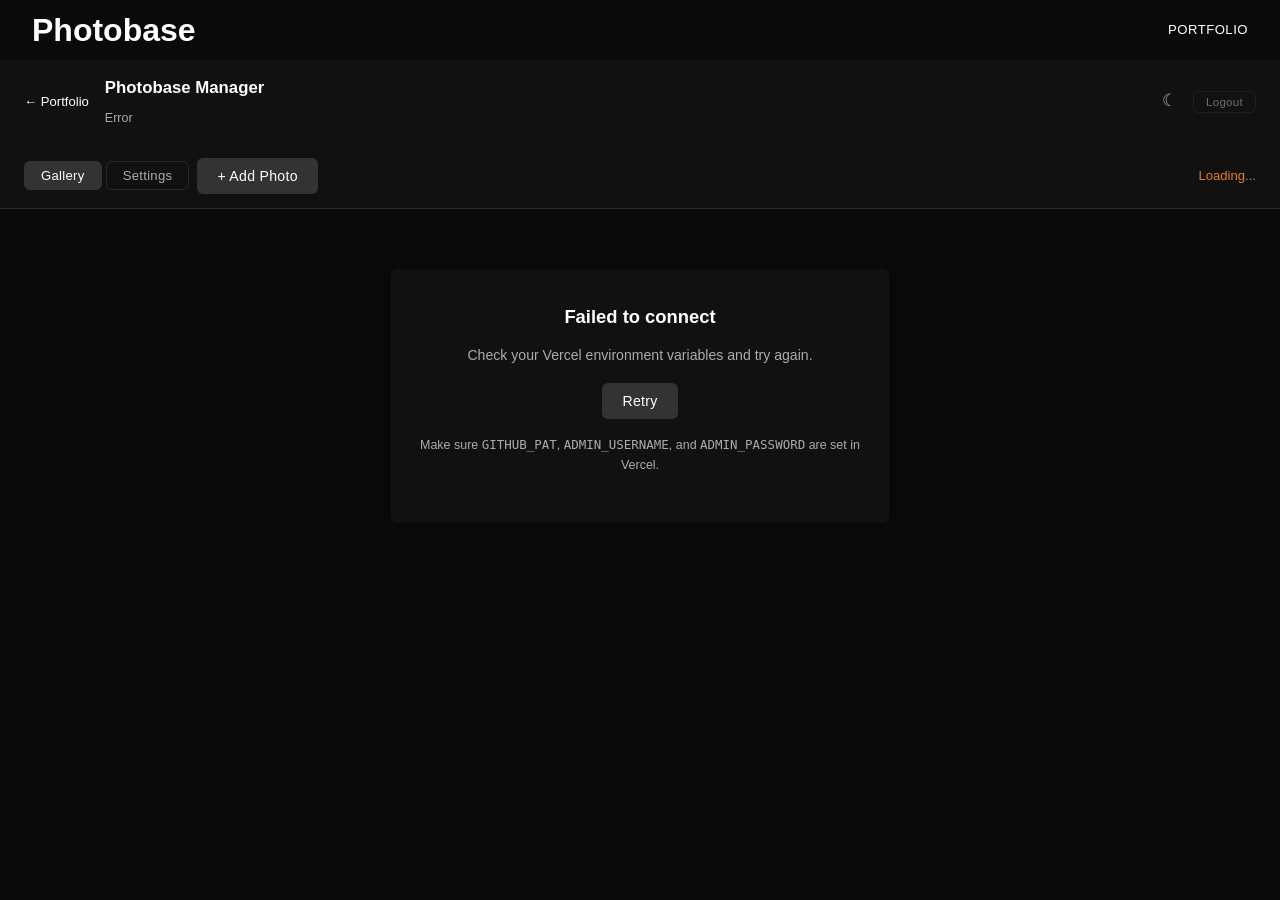
==== commit cf5f5076: "hero expanded, worked on customizable profile" ====
--- a/manage/index.html
+++ b/manage/index.html
@@ -343,6 +343,200 @@
         padding: 12px 16px;
       }
     }
+
+    .tab-group {
+      display: flex;
+      gap: 4px;
+    }
+
+    .tab-btn {
+      padding: 6px 16px;
+      font-size: 0.82rem;
+      border-radius: 6px;
+      background: transparent;
+      border: 1px solid var(--border);
+      color: var(--text-secondary);
+      cursor: pointer;
+      transition: all 0.2s;
+    }
+
+    .tab-btn:hover {
+      color: var(--text);
+      border-color: var(--text-secondary);
+    }
+
+    .tab-btn.active {
+      background: var(--btn-primary-bg);
+      color: var(--btn-primary-text);
+      border-color: var(--btn-primary-bg);
+    }
+
+    .settings-form {
+      padding: 24px;
+      max-width: 720px;
+    }
+
+    .settings-section {
+      background: var(--surface);
+      border-radius: var(--radius);
+      border: 1px solid var(--border);
+      margin-bottom: 16px;
+      overflow: hidden;
+    }
+
+    .settings-section-header {
+      display: flex;
+      align-items: center;
+      justify-content: space-between;
+      padding: 14px 18px;
+      cursor: pointer;
+      user-select: none;
+      font-size: 0.88rem;
+      font-weight: 600;
+      border-bottom: 1px solid var(--border);
+      transition: background 0.15s;
+    }
+
+    .settings-section-header:hover {
+      background: var(--bg);
+    }
+
+    .settings-section-header .arrow {
+      font-size: 0.7rem;
+      color: var(--text-secondary);
+      transition: transform 0.2s;
+    }
+
+    .settings-section-header.collapsed .arrow {
+      transform: rotate(-90deg);
+    }
+
+    .settings-section-body {
+      padding: 18px;
+    }
+
+    .settings-section-body.collapsed {
+      display: none;
+    }
+
+    .settings-field {
+      margin-bottom: 14px;
+    }
+
+    .settings-field label {
+      display: block;
+      font-size: 0.78rem;
+      font-weight: 500;
+      color: var(--text-secondary);
+      margin-bottom: 4px;
+    }
+
+    .settings-field input,
+    .settings-field textarea {
+      width: 100%;
+      padding: 8px 10px;
+      border: 1px solid var(--border);
+      border-radius: 6px;
+      font-size: 0.85rem;
+      font-family: inherit;
+      background: var(--bg);
+      color: var(--text);
+      transition: border-color 0.2s;
+    }
+
+    .settings-field input:focus,
+    .settings-field textarea:focus {
+      outline: none;
+      border-color: var(--text-secondary);
+    }
+
+    .settings-field textarea {
+      resize: vertical;
+      min-height: 60px;
+    }
+
+    .settings-field .upload-zone-sm {
+      border: 1px dashed var(--border);
+      border-radius: 6px;
+      padding: 16px;
+      text-align: center;
+      cursor: pointer;
+      font-size: 0.78rem;
+      color: var(--text-secondary);
+      transition: border-color 0.2s;
+      background: var(--bg);
+    }
+
+    .settings-field .upload-zone-sm:hover {
+      border-color: var(--text-secondary);
+    }
+
+    .settings-field .preview-sm {
+      margin-top: 8px;
+      border-radius: 4px;
+      max-height: 80px;
+      overflow: hidden;
+    }
+
+    .settings-field .preview-sm img {
+      width: 100%;
+      max-height: 80px;
+      object-fit: cover;
+      border-radius: 4px;
+    }
+
+    .array-item {
+      background: var(--bg);
+      border-radius: 6px;
+      padding: 14px;
+      margin-bottom: 10px;
+      border: 1px solid var(--border);
+    }
+
+    .array-item-header {
+      display: flex;
+      justify-content: space-between;
+      align-items: center;
+      margin-bottom: 10px;
+    }
+
+    .array-item-header .item-label {
+      font-size: 0.82rem;
+      font-weight: 500;
+      color: var(--text);
+    }
+
+    .array-item-remove {
+      background: none;
+      border: none;
+      color: #e74c3c;
+      cursor: pointer;
+      font-size: 0.78rem;
+      padding: 2px 8px;
+      border-radius: 4px;
+      transition: background 0.15s;
+    }
+
+    .array-item-remove:hover {
+      background: rgba(231,76,60,0.1);
+    }
+
+    .array-add-btn {
+      padding: 6px 14px;
+      border: 1px dashed var(--border);
+      border-radius: 6px;
+      background: transparent;
+      color: var(--text-secondary);
+      cursor: pointer;
+      font-size: 0.82rem;
+      transition: all 0.2s;
+      width: 100%;
+    }
+
+    .array-add-btn:hover {
+      color: var(--text);
+      border-color: var(--text-secondary);
+    }
   </style>
 </head>
 <body>
@@ -369,7 +563,11 @@
     </div>
 
     <div class="toolbar" id="toolbar">
-      <button class="btn btn-primary" onclick="openAddModal()">+ Add Photo</button>
+      <div class="tab-group">
+        <button class="btn tab-btn active" onclick="switchTab('gallery')" id="tab-gallery">Gallery</button>
+        <button class="btn tab-btn" onclick="switchTab('settings')" id="tab-settings">Settings</button>
+      </div>
+      <button class="btn btn-primary" onclick="openAddModal()" id="add-photo-btn">+ Add Photo</button>
       <span class="save-status" id="save-status"></span>
     </div>
 
@@ -388,6 +586,12 @@
       <div class="empty-state" id="loading-state">
         <h2>Connecting to Vercel...</h2>
         <p id="loading-sub">Fetching your gallery</p>
+      </div>
+    </div>
+
+    <div id="settings-form" class="settings-form" style="display:none">
+      <div class="empty-state" id="settings-loading">
+        <h2>Loading settings...</h2>
       </div>
     </div>
   </div>
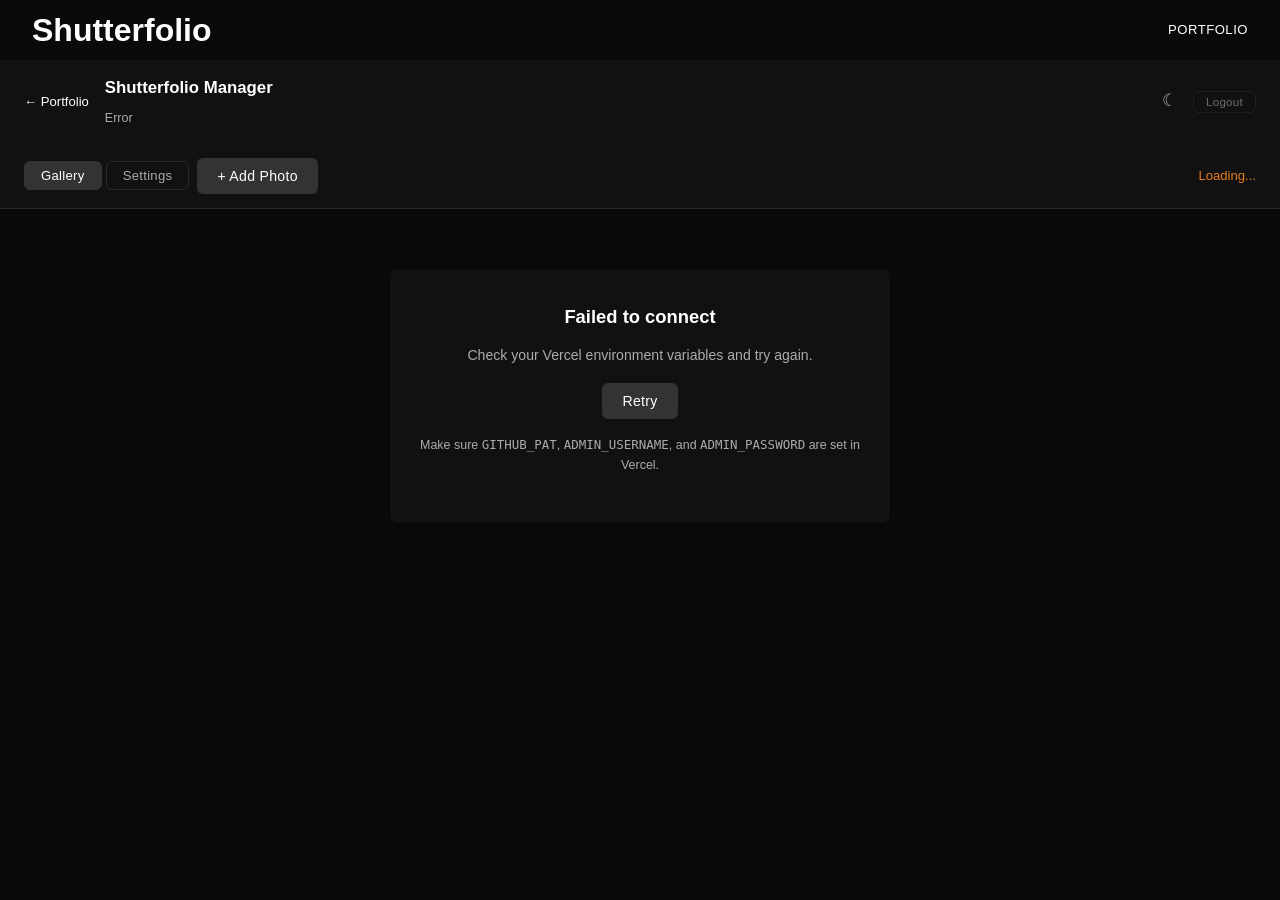
==== commit 43648915: "updated remaining texts and variables to shutterfolio" ====
--- a/manage/index.html
+++ b/manage/index.html
@@ -3,9 +3,9 @@
 <head>
   <meta charset="UTF-8" />
   <meta name="viewport" content="width=device-width, initial-scale=1.0" />
-  <title>Photobase &mdash; Manage</title>
+  <title>Shutterfolio &mdash; Manage</title>
   <link rel="stylesheet" href="../style.css" />
-  <script>!function(){var t=localStorage.getItem('photobase-theme')||'dark';document.documentElement.dataset.theme=t;window.toggleTheme=function(){var e=document.documentElement.dataset.theme;e=e==='dark'?'light':'dark';document.documentElement.dataset.theme=e;localStorage.setItem('photobase-theme',e)}}()</script>
+  <script>!function(){var t=localStorage.getItem('shutterfolio-theme')||'dark';document.documentElement.dataset.theme=t;window.toggleTheme=function(){var e=document.documentElement.dataset.theme;e=e==='dark'?'light':'dark';document.documentElement.dataset.theme=e;localStorage.setItem('shutterfolio-theme',e)}}()</script>
   <style>
     .toolbar {
       display: flex;
@@ -485,6 +485,44 @@
       border-radius: 4px;
     }
 
+    .toggle-group {
+      display: flex;
+      gap: 0;
+      border: 1px solid var(--border);
+      border-radius: 6px;
+      overflow: hidden;
+    }
+
+    .toggle-btn {
+      flex: 1;
+      padding: 6px 12px;
+      border: none;
+      background: var(--bg);
+      color: var(--text-secondary);
+      cursor: pointer;
+      font-size: 0.8rem;
+      font-family: inherit;
+      transition: all 0.15s;
+    }
+
+    .toggle-btn:not(:last-child) {
+      border-right: 1px solid var(--border);
+    }
+
+    .toggle-btn.active {
+      background: var(--text);
+      color: var(--bg);
+    }
+
+    .icon-text-fields,
+    .icon-image-field {
+      margin-top: 0;
+    }
+
+    .icon-image-field .settings-field {
+      margin-bottom: 0;
+    }
+
     .array-item {
       background: var(--bg);
       border-radius: 6px;
@@ -541,7 +579,7 @@
 </head>
 <body>
   <header style="position:relative">
-    <h1>Photobase</h1>
+    <h1>Shutterfolio</h1>
     <nav>
       <a href="../" style="color:var(--text)">Portfolio</a>
     </nav>
@@ -552,7 +590,7 @@
       <div style="display:flex;align-items:center;gap:16px">
         <a href="../" style="color:var(--text);font-size:0.82rem">&larr; Portfolio</a>
         <div>
-          <h2>Photobase Manager</h2>
+          <h2>Shutterfolio Manager</h2>
           <span class="status-badge" id="status-text">Loading...</span>
         </div>
       </div>
--- a/style.css
+++ b/style.css
@@ -532,7 +532,8 @@
   justify-content: center;
   margin: 0 auto 20px;
   font-size: 1.3rem;
-  color: var(--text);
+  color: #fff;
+  object-fit: cover;
 }
 
 .service-card h3 {
@@ -566,12 +567,17 @@
   text-align: center;
 }
 
-.testimonial-card img {
+.testimonial-card .icon {
   width: 64px;
   height: 64px;
   border-radius: 50%;
   object-fit: cover;
   margin: 0 auto 16px;
+  display: flex;
+  align-items: center;
+  justify-content: center;
+  font-size: 1.4rem;
+  color: #fff;
 }
 
 .testimonial-card .text {
